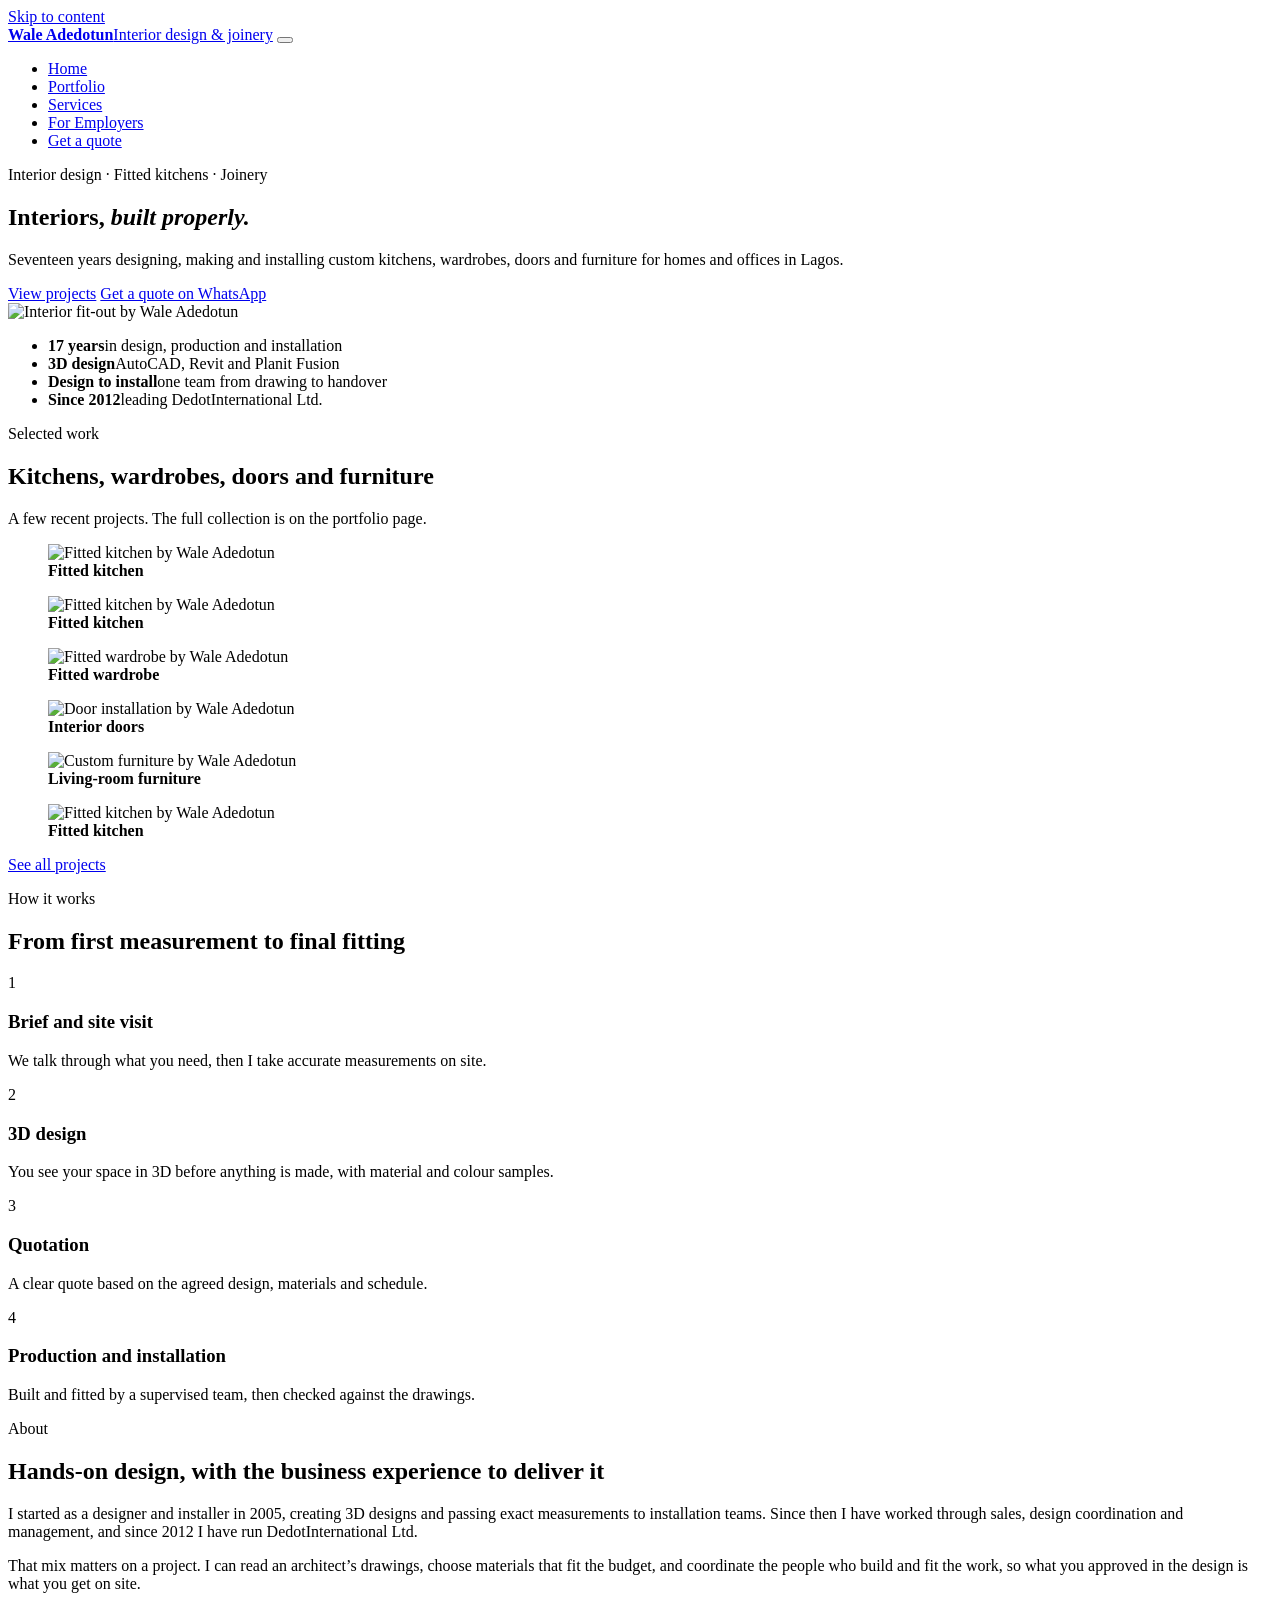
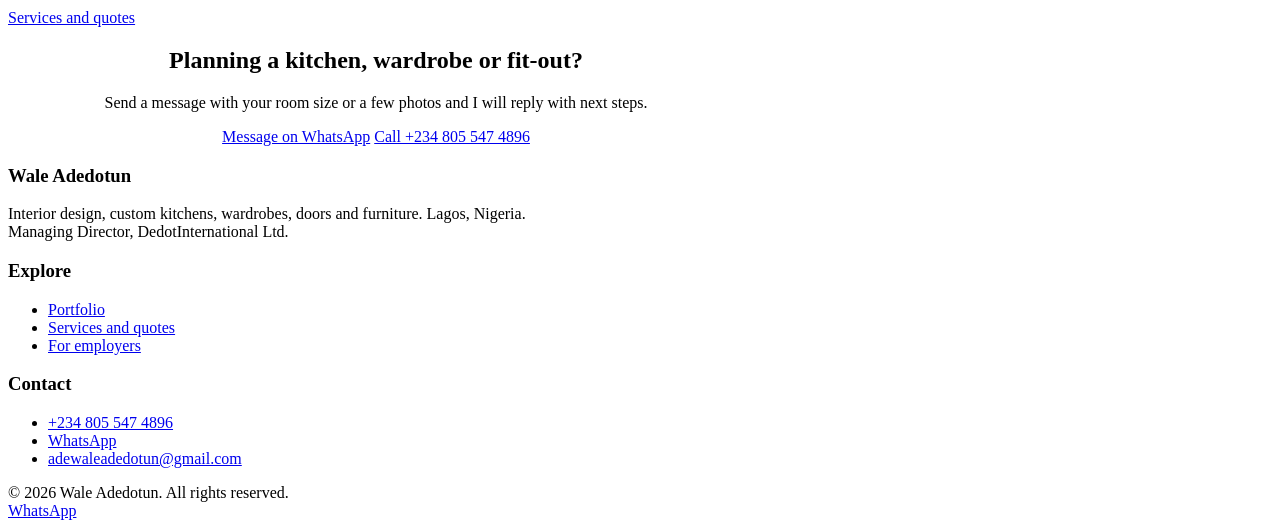
==== index.html @ 18250663 "Add files via upload" ====
<!doctype html>
<html lang="en">
<head>
<meta charset="utf-8">
<meta name="viewport" content="width=device-width, initial-scale=1">
<title>Wale Adedotun | Interior Design, Fitted Kitchens & Joinery in Lagos</title>
<meta name="description" content="Custom fitted kitchens, wardrobes, doors and furniture, designed and installed in Lagos by Wale Adedotun. 17 years of experience.">
<meta property="og:title" content="Wale Adedotun | Interior Design, Fitted Kitchens & Joinery in Lagos">
<meta property="og:description" content="Custom fitted kitchens, wardrobes, doors and furniture, designed and installed in Lagos by Wale Adedotun. 17 years of experience.">
<meta property="og:type" content="website">
<link rel="icon" href="favicon.svg" type="image/svg+xml">
<link rel="preconnect" href="https://fonts.googleapis.com">
<link rel="preconnect" href="https://fonts.gstatic.com" crossorigin>
<link href="https://fonts.googleapis.com/css2?family=Fraunces:ital,opsz,wght@0,9..144,400;0,9..144,500;0,9..144,600;1,9..144,400&family=Inter:wght@400;500;600&display=swap" rel="stylesheet">
<link rel="stylesheet" href="css/style.css">
<script type="application/ld+json">
{"@context":"https://schema.org","@type":"HomeAndConstructionBusiness","name":"DedotInternational Ltd.","founder":{"@type":"Person","name":"Wale Adedotun"},"telephone":"+2348055474896","email":"adewaleadedotun@gmail.com","address":{"@type":"PostalAddress","addressLocality":"Lagos","addressCountry":"NG"},"description":"Custom fitted kitchens, wardrobes, doors and furniture, designed and installed in Lagos."}
</script>
</head>
<body>
<a class="skip" href="#main">Skip to content</a>
<header class="site-header">
  <div class="wrap nav">
    <a class="brand" href="index.html"><strong>Wale Adedotun</strong><span>Interior design &amp; joinery</span></a>
    <button class="nav-toggle" aria-label="Menu" aria-expanded="false" aria-controls="menu"><span></span><span></span><span></span></button>
    <ul id="menu"><li><a href="index.html" aria-current="page">Home</a></li><li><a href="portfolio.html">Portfolio</a></li><li><a href="services.html">Services</a></li><li><a href="employers.html">For Employers</a></li><li><a class="btn btn-primary" href="https://wa.me/2348055474896?text=Hi%20Wale%2C%20I%20saw%20your%20portfolio%20and%20I%27d%20like%20a%20quote." target="_blank" rel="noopener">Get a quote</a></li></ul>
  </div>
</header>
<main id="main">

<section class="hero">
  <div class="wrap hero-grid">
    <div>
      <p class="eyebrow">Interior design &middot; Fitted kitchens &middot; Joinery</p>
      <h1>Interiors, <em>built properly.</em></h1>
      <p class="lead">Seventeen years designing, making and installing custom kitchens, wardrobes, doors and furniture for homes and offices in Lagos.</p>
      <div class="btn-row">
        <a class="btn btn-primary" href="portfolio.html">View projects</a>
        <a class="btn btn-ghost" href="https://wa.me/2348055474896?text=Hi%20Wale%2C%20I%20saw%20your%20portfolio%20and%20I%27d%20like%20a%20quote." target="_blank" rel="noopener">Get a quote on WhatsApp</a>
      </div>
    </div>
    <div class="hero-img-wrap"><img class="hero-img" src="images/hero.jpg" alt="Interior fit-out by Wale Adedotun" width="1600" height="1400"></div>
  </div>
</section>

<div class="stats"><div class="wrap"><ul>
  <li><strong>17 years</strong><span>in design, production and installation</span></li>
  <li><strong>3D design</strong><span>AutoCAD, Revit and Planit Fusion</span></li>
  <li><strong>Design to install</strong><span>one team from drawing to handover</span></li>
  <li><strong>Since 2012</strong><span>leading DedotInternational Ltd.</span></li>
</ul></div></div>

<section>
  <div class="wrap">
    <div class="section-head">
      <p class="eyebrow">Selected work</p>
      <h2>Kitchens, wardrobes, doors and furniture</h2>
      <p class="lead">A few recent projects. The full collection is on the portfolio page.</p>
    </div>
    <div class="gallery">
      <figure data-cat="kitchens"><img src="images/kitchen-01.jpg" alt="Fitted kitchen by Wale Adedotun" width="1600" height="1200"><figcaption><b>Fitted kitchen</b></figcaption></figure>
      <figure data-cat="kitchens"><img src="images/kitchen-02.jpg" alt="Fitted kitchen by Wale Adedotun" width="1600" height="1200" loading="lazy"><figcaption><b>Fitted kitchen</b></figcaption></figure>
      <figure data-cat="wardrobes"><img src="images/wardrobe-01.jpg" alt="Fitted wardrobe by Wale Adedotun" width="1600" height="1200" loading="lazy"><figcaption><b>Fitted wardrobe</b></figcaption></figure>
      <figure data-cat="doors"><img src="images/door-01.jpg" alt="Door installation by Wale Adedotun" width="1600" height="1200" loading="lazy"><figcaption><b>Interior doors</b></figcaption></figure>
      <figure data-cat="furniture"><img src="images/furniture-01.jpg" alt="Custom furniture by Wale Adedotun" width="1600" height="1200" loading="lazy"><figcaption><b>Living-room furniture</b></figcaption></figure>
      <figure data-cat="kitchens"><img src="images/kitchen-03.jpg" alt="Fitted kitchen by Wale Adedotun" width="1600" height="1200" loading="lazy"><figcaption><b>Fitted kitchen</b></figcaption></figure>
    </div>
    <div class="btn-row"><a class="btn btn-ghost" href="portfolio.html">See all projects</a></div>
  </div>
</section>

<section class="alt">
  <div class="wrap">
    <div class="section-head">
      <p class="eyebrow">How it works</p>
      <h2>From first measurement to final fitting</h2>
    </div>
    <div class="grid-4">
      <div class="card"><span class="num">1</span><h3>Brief and site visit</h3><p>We talk through what you need, then I take accurate measurements on site.</p></div>
      <div class="card"><span class="num">2</span><h3>3D design</h3><p>You see your space in 3D before anything is made, with material and colour samples.</p></div>
      <div class="card"><span class="num">3</span><h3>Quotation</h3><p>A clear quote based on the agreed design, materials and schedule.</p></div>
      <div class="card"><span class="num">4</span><h3>Production and installation</h3><p>Built and fitted by a supervised team, then checked against the drawings.</p></div>
    </div>
  </div>
</section>

<section>
  <div class="wrap split">
    <div>
      <p class="eyebrow">About</p>
      <h2>Hands-on design, with the business experience to deliver it</h2>
    </div>
    <div>
      <p>I started as a designer and installer in 2005, creating 3D designs and passing exact measurements to installation teams. Since then I have worked through sales, design coordination and management, and since 2012 I have run DedotInternational Ltd.</p>
      <p>That mix matters on a project. I can read an architect&rsquo;s drawings, choose materials that fit the budget, and coordinate the people who build and fit the work, so what you approved in the design is what you get on site.</p>
      <div class="btn-row"><a class="btn btn-ghost" href="services.html">Services and quotes</a></div>
    </div>
  </div>
</section>

<section class="dark on-dark">
  <div class="wrap" style="text-align:center;max-width:46rem">
    <h2>Planning a kitchen, wardrobe or fit-out?</h2>
    <p class="lead" style="margin-inline:auto">Send a message with your room size or a few photos and I will reply with next steps.</p>
    <div class="btn-row" style="justify-content:center">
      <a class="btn btn-wa" href="https://wa.me/2348055474896?text=Hi%20Wale%2C%20I%20saw%20your%20portfolio%20and%20I%27d%20like%20a%20quote." target="_blank" rel="noopener">Message on WhatsApp</a>
      <a class="btn btn-ghost" href="tel:+2348055474896">Call +234 805 547 4896</a>
    </div>
  </div>
</section>

</main>
<footer class="site-footer">
  <div class="wrap">
    <div class="footer-grid">
      <div>
        <h3>Wale Adedotun</h3>
        <p>Interior design, custom kitchens, wardrobes, doors and furniture. Lagos, Nigeria.<br>Managing Director, DedotInternational Ltd.</p>
      </div>
      <div>
        <h3>Explore</h3>
        <ul><li><a href="portfolio.html">Portfolio</a></li><li><a href="services.html">Services and quotes</a></li><li><a href="employers.html">For employers</a></li></ul>
      </div>
      <div>
        <h3>Contact</h3>
        <ul>
          <li><a href="tel:+2348055474896">+234 805 547 4896</a></li>
          <li><a href="https://wa.me/2348055474896?text=Hi%20Wale%2C%20I%20saw%20your%20portfolio%20and%20I%27d%20like%20a%20quote." target="_blank" rel="noopener">WhatsApp</a></li>
          <li><a href="mailto:adewaleadedotun@gmail.com">adewaleadedotun@gmail.com</a></li>
        </ul>
      </div>
    </div>
    <div class="copyright">&copy; <span id="year">2026</span> Wale Adedotun. All rights reserved.</div>
  </div>
</footer>
<a class="wa-float" href="https://wa.me/2348055474896?text=Hi%20Wale%2C%20I%20saw%20your%20portfolio%20and%20I%27d%20like%20a%20quote." target="_blank" rel="noopener" aria-label="Chat on WhatsApp">WhatsApp</a>
<script src="js/main.js"></script>
</body>
</html>
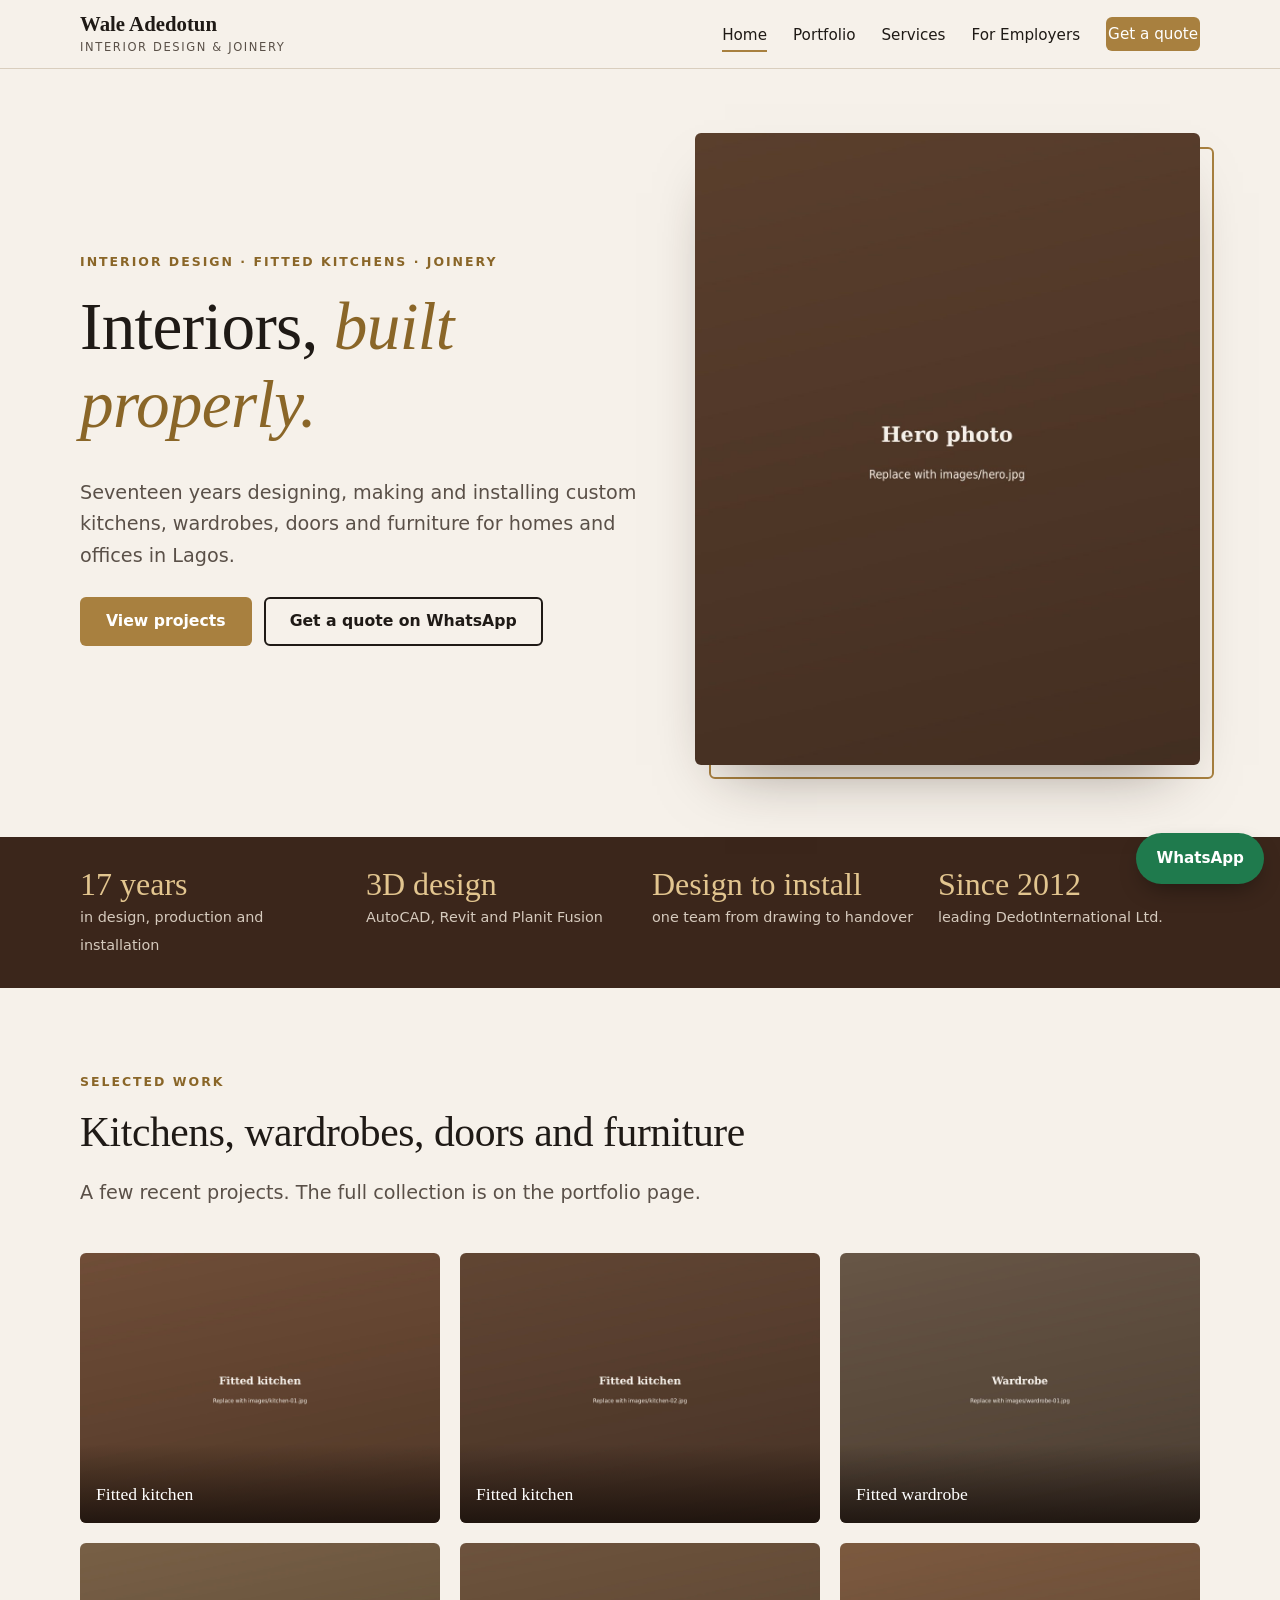
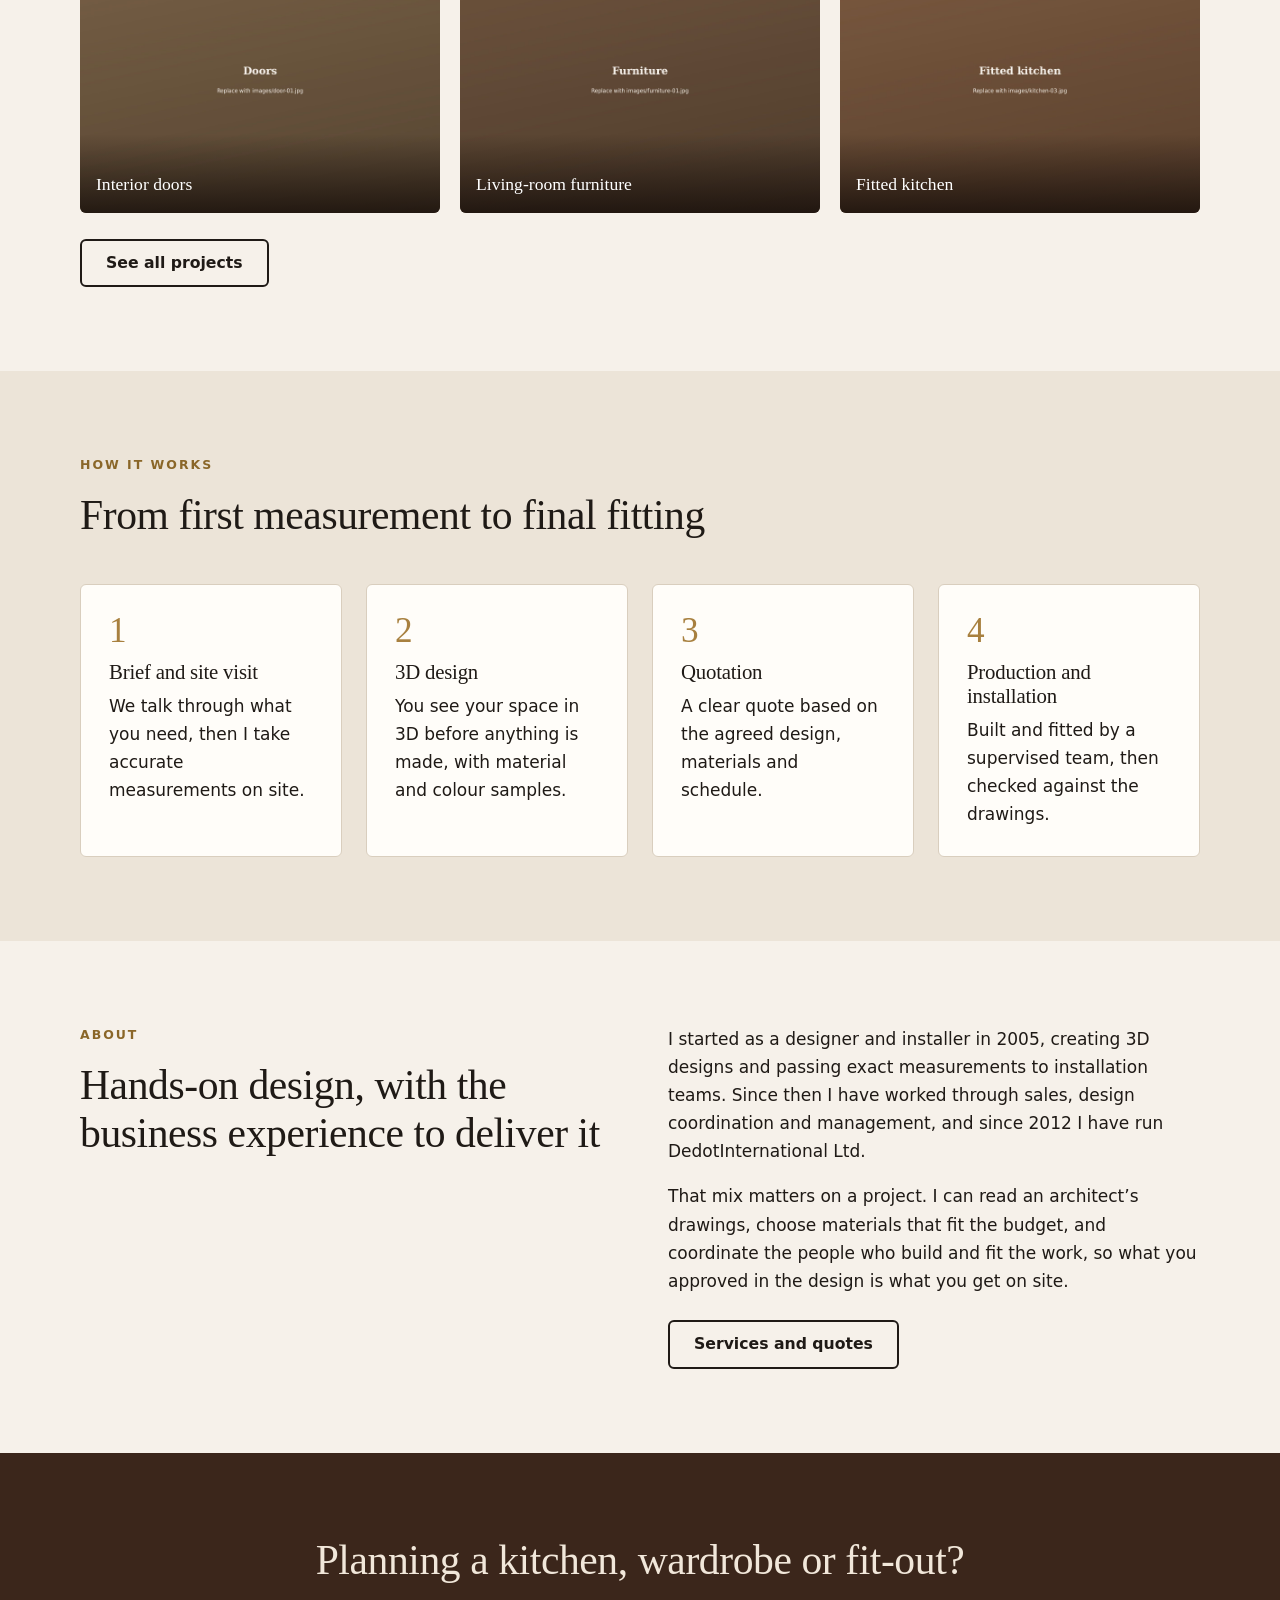
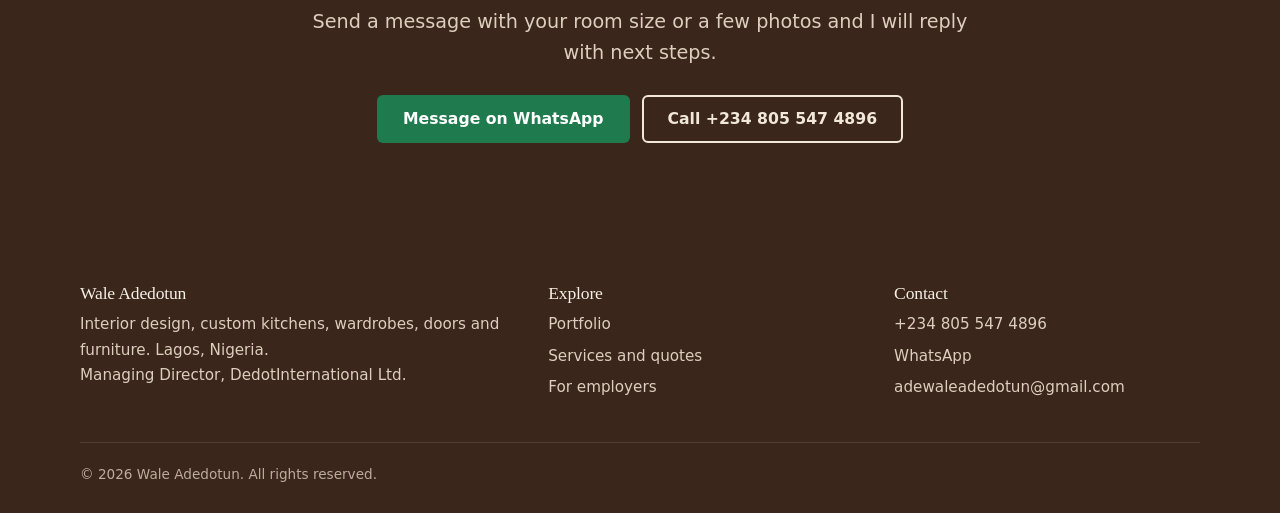
==== commit 05b29b85: "Add files via upload" ====
--- a/index.html
+++ b/index.html
@@ -12,7 +12,7 @@
 <link rel="preconnect" href="https://fonts.googleapis.com">
 <link rel="preconnect" href="https://fonts.gstatic.com" crossorigin>
 <link href="https://fonts.googleapis.com/css2?family=Fraunces:ital,opsz,wght@0,9..144,400;0,9..144,500;0,9..144,600;1,9..144,400&family=Inter:wght@400;500;600&display=swap" rel="stylesheet">
-<link rel="stylesheet" href="css/style.css">
+<link rel="stylesheet" href="style.css">
 <script type="application/ld+json">
 {"@context":"https://schema.org","@type":"HomeAndConstructionBusiness","name":"DedotInternational Ltd.","founder":{"@type":"Person","name":"Wale Adedotun"},"telephone":"+2348055474896","email":"adewaleadedotun@gmail.com","address":{"@type":"PostalAddress","addressLocality":"Lagos","addressCountry":"NG"},"description":"Custom fitted kitchens, wardrobes, doors and furniture, designed and installed in Lagos."}
 </script>
@@ -39,7 +39,7 @@
         <a class="btn btn-ghost" href="https://wa.me/2348055474896?text=Hi%20Wale%2C%20I%20saw%20your%20portfolio%20and%20I%27d%20like%20a%20quote." target="_blank" rel="noopener">Get a quote on WhatsApp</a>
       </div>
     </div>
-    <div class="hero-img-wrap"><img class="hero-img" src="images/hero.jpg" alt="Interior fit-out by Wale Adedotun" width="1600" height="1400"></div>
+    <div class="hero-img-wrap"><img class="hero-img" src="hero.jpg" alt="Interior fit-out by Wale Adedotun" width="1600" height="1400"></div>
   </div>
 </section>
 
@@ -58,12 +58,12 @@
       <p class="lead">A few recent projects. The full collection is on the portfolio page.</p>
     </div>
     <div class="gallery">
-      <figure data-cat="kitchens"><img src="images/kitchen-01.jpg" alt="Fitted kitchen by Wale Adedotun" width="1600" height="1200"><figcaption><b>Fitted kitchen</b></figcaption></figure>
-      <figure data-cat="kitchens"><img src="images/kitchen-02.jpg" alt="Fitted kitchen by Wale Adedotun" width="1600" height="1200" loading="lazy"><figcaption><b>Fitted kitchen</b></figcaption></figure>
-      <figure data-cat="wardrobes"><img src="images/wardrobe-01.jpg" alt="Fitted wardrobe by Wale Adedotun" width="1600" height="1200" loading="lazy"><figcaption><b>Fitted wardrobe</b></figcaption></figure>
-      <figure data-cat="doors"><img src="images/door-01.jpg" alt="Door installation by Wale Adedotun" width="1600" height="1200" loading="lazy"><figcaption><b>Interior doors</b></figcaption></figure>
-      <figure data-cat="furniture"><img src="images/furniture-01.jpg" alt="Custom furniture by Wale Adedotun" width="1600" height="1200" loading="lazy"><figcaption><b>Living-room furniture</b></figcaption></figure>
-      <figure data-cat="kitchens"><img src="images/kitchen-03.jpg" alt="Fitted kitchen by Wale Adedotun" width="1600" height="1200" loading="lazy"><figcaption><b>Fitted kitchen</b></figcaption></figure>
+      <figure data-cat="kitchens"><img src="kitchen-01.jpg" alt="Fitted kitchen by Wale Adedotun" width="1600" height="1200"><figcaption><b>Fitted kitchen</b></figcaption></figure>
+      <figure data-cat="kitchens"><img src="kitchen-02.jpg" alt="Fitted kitchen by Wale Adedotun" width="1600" height="1200" loading="lazy"><figcaption><b>Fitted kitchen</b></figcaption></figure>
+      <figure data-cat="wardrobes"><img src="wardrobe-01.jpg" alt="Fitted wardrobe by Wale Adedotun" width="1600" height="1200" loading="lazy"><figcaption><b>Fitted wardrobe</b></figcaption></figure>
+      <figure data-cat="doors"><img src="door-01.jpg" alt="Door installation by Wale Adedotun" width="1600" height="1200" loading="lazy"><figcaption><b>Interior doors</b></figcaption></figure>
+      <figure data-cat="furniture"><img src="furniture-01.jpg" alt="Custom furniture by Wale Adedotun" width="1600" height="1200" loading="lazy"><figcaption><b>Living-room furniture</b></figcaption></figure>
+      <figure data-cat="kitchens"><img src="kitchen-03.jpg" alt="Fitted kitchen by Wale Adedotun" width="1600" height="1200" loading="lazy"><figcaption><b>Fitted kitchen</b></figcaption></figure>
     </div>
     <div class="btn-row"><a class="btn btn-ghost" href="portfolio.html">See all projects</a></div>
   </div>
@@ -134,6 +134,6 @@
   </div>
 </footer>
 <a class="wa-float" href="https://wa.me/2348055474896?text=Hi%20Wale%2C%20I%20saw%20your%20portfolio%20and%20I%27d%20like%20a%20quote." target="_blank" rel="noopener" aria-label="Chat on WhatsApp">WhatsApp</a>
-<script src="js/main.js"></script>
+<script src="main.js"></script>
 </body>
 </html>
--- a/style.css
+++ b/style.css
@@ -0,0 +1,189 @@
+/* Wale Adedotun — portfolio. One stylesheet for every page. */
+:root {
+  --paper: #f6f1ea;
+  --paper-2: #ece4d8;
+  --ink: #1f1a16;
+  --ink-soft: #5a5048;
+  --walnut: #3b261b;
+  --walnut-2: #54362a;
+  --brass: #a8803f;
+  --brass-dark: #8a6628;
+  --line: #d9cebe;
+  --white: #fffdf9;
+  --radius: 6px;
+  --maxw: 1160px;
+  --serif: "Fraunces", "Iowan Old Style", Georgia, "Times New Roman", serif;
+  --sans: "Inter", system-ui, -apple-system, "Segoe UI", Roboto, Arial, sans-serif;
+}
+@media (prefers-color-scheme: dark) {
+  :root:not([data-theme="light"]) {
+    --paper: #17120f; --paper-2: #211a15; --ink: #f1e9de; --ink-soft: #b9ab9b;
+    --walnut: #0f0b09; --walnut-2: #2a1d15; --brass: #c9a05a; --brass-dark: #d8b273;
+    --line: #3a2e25; --white: #1d1713;
+  }
+}
+
+*, *::before, *::after { box-sizing: border-box; }
+html { scroll-behavior: smooth; -webkit-text-size-adjust: 100%; }
+body {
+  margin: 0; background: var(--paper); color: var(--ink);
+  font-family: var(--sans); font-size: 1.0625rem; line-height: 1.65;
+  -webkit-font-smoothing: antialiased;
+}
+img { max-width: 100%; height: auto; display: block; }
+a { color: inherit; }
+h1, h2, h3 { font-family: var(--serif); font-weight: 500; line-height: 1.15; letter-spacing: -0.01em; margin: 0 0 .5em; }
+h1 { font-size: clamp(2.4rem, 6vw, 4.2rem); }
+h2 { font-size: clamp(1.8rem, 3.6vw, 2.6rem); }
+h3 { font-size: 1.3rem; }
+p { margin: 0 0 1em; }
+.wrap { width: 100%; max-width: var(--maxw); margin: 0 auto; padding: 0 20px; }
+.eyebrow { font-size: .78rem; letter-spacing: .16em; text-transform: uppercase; color: var(--brass-dark); font-weight: 600; margin-bottom: 1rem; }
+.lead { font-size: 1.2rem; color: var(--ink-soft); max-width: 40em; }
+.skip { position: absolute; left: -999px; top: 0; background: var(--brass); color: #fff; padding: 8px 14px; z-index: 100; }
+.skip:focus { left: 8px; top: 8px; }
+:focus-visible { outline: 3px solid var(--brass); outline-offset: 3px; border-radius: 3px; }
+
+/* Header */
+.site-header { position: sticky; top: 0; z-index: 50; background: color-mix(in srgb, var(--paper) 92%, transparent); backdrop-filter: blur(8px); border-bottom: 1px solid var(--line); }
+.nav { display: flex; align-items: center; justify-content: space-between; min-height: 68px; gap: 16px; }
+.brand { text-decoration: none; line-height: 1.1; }
+.brand strong { display: block; font-family: var(--serif); font-size: 1.3rem; font-weight: 600; }
+.brand span { font-size: .72rem; letter-spacing: .14em; text-transform: uppercase; color: var(--ink-soft); }
+.nav ul { list-style: none; display: flex; align-items: center; gap: 26px; margin: 0; padding: 0; }
+.nav ul a { text-decoration: none; font-size: .95rem; font-weight: 500; padding: 6px 0; border-bottom: 2px solid transparent; }
+.nav ul a:hover, .nav ul a[aria-current="page"] { border-color: var(--brass); }
+.nav-toggle { display: none; background: none; border: 1px solid var(--line); border-radius: var(--radius); width: 44px; height: 44px; cursor: pointer; color: var(--ink); }
+.nav-toggle span { display: block; width: 20px; height: 2px; background: currentColor; margin: 4px auto; transition: transform .2s; }
+
+/* Buttons */
+.btn { display: inline-flex; align-items: center; gap: 8px; padding: 13px 24px; border-radius: var(--radius); font-weight: 600; font-size: .98rem; text-decoration: none; border: 2px solid transparent; cursor: pointer; font-family: inherit; line-height: 1.2; transition: background .2s, color .2s, border-color .2s; }
+.btn-primary { background: var(--brass); color: #fff; }
+.btn-primary:hover { background: var(--brass-dark); }
+.btn-ghost { border-color: currentColor; color: inherit; background: transparent; }
+.btn-ghost:hover { background: var(--ink); color: var(--paper); border-color: var(--ink); }
+.on-dark .btn-ghost:hover { background: var(--paper); color: var(--walnut); border-color: var(--paper); }
+.btn-wa { background: #1f7a4d; color: #fff; }
+.btn-wa:hover { background: #17613c; }
+.btn-row { display: flex; flex-wrap: wrap; gap: 12px; margin-top: 1.6rem; }
+
+/* Hero */
+.hero { padding: 64px 0 72px; }
+.hero-grid { display: grid; grid-template-columns: 1.05fr .95fr; gap: 56px; align-items: center; }
+.hero h1 em { font-style: italic; color: var(--brass-dark); }
+.hero-img { aspect-ratio: 4/5; object-fit: cover; width: 100%; border-radius: var(--radius); box-shadow: 0 30px 60px -30px rgba(40,25,15,.5); }
+.hero-img-wrap { position: relative; }
+.hero-img-wrap::after { content: ""; position: absolute; inset: 14px -14px -14px 14px; border: 2px solid var(--brass); border-radius: var(--radius); z-index: -1; }
+
+/* Stats */
+.stats { background: var(--walnut); color: #f1e7da; }
+.stats ul { list-style: none; margin: 0; padding: 30px 0; display: grid; grid-template-columns: repeat(4, 1fr); gap: 24px; }
+.stats strong { display: block; font-family: var(--serif); font-size: 2rem; font-weight: 500; color: #e2c58f; line-height: 1.1; }
+.stats span { font-size: .9rem; opacity: .85; }
+
+/* Sections */
+section { padding: 84px 0; }
+.section-head { max-width: 46rem; margin-bottom: 44px; }
+.alt { background: var(--paper-2); }
+.dark { background: var(--walnut); color: #f1e7da; }
+.dark .lead, .dark p { color: #dccfbd; }
+.dark .eyebrow { color: #e2c58f; }
+
+/* Cards / grids */
+.grid-3 { display: grid; grid-template-columns: repeat(3, 1fr); gap: 24px; }
+.grid-4 { display: grid; grid-template-columns: repeat(4, 1fr); gap: 24px; }
+.grid-2 { display: grid; grid-template-columns: repeat(2, 1fr); gap: 24px; }
+.card { background: var(--white); border: 1px solid var(--line); border-radius: var(--radius); padding: 28px; }
+.card h3 { margin-bottom: .4em; }
+.card p:last-child { margin-bottom: 0; }
+.card .num { font-family: var(--serif); font-size: 2.2rem; color: var(--brass); line-height: 1; margin-bottom: 12px; display: block; }
+
+/* Gallery */
+.filters { display: flex; flex-wrap: wrap; gap: 10px; margin-bottom: 28px; }
+.filters button { padding: 9px 18px; border: 1px solid var(--line); background: var(--white); color: var(--ink); border-radius: 999px; font: inherit; font-size: .92rem; cursor: pointer; }
+.filters button[aria-pressed="true"] { background: var(--walnut); color: #f6efe5; border-color: var(--walnut); }
+.gallery { display: grid; grid-template-columns: repeat(3, 1fr); gap: 20px; }
+.gallery figure { margin: 0; position: relative; overflow: hidden; border-radius: var(--radius); background: var(--paper-2); cursor: zoom-in; }
+.gallery img { width: 100%; aspect-ratio: 4/3; object-fit: cover; transition: transform .5s; }
+.gallery figure:hover img { transform: scale(1.04); }
+.gallery figcaption { position: absolute; left: 0; right: 0; bottom: 0; padding: 36px 16px 14px; color: #fff; font-size: .92rem; background: linear-gradient(transparent, rgba(20,12,8,.78)); }
+.gallery figcaption b { display: block; font-family: var(--serif); font-weight: 500; font-size: 1.1rem; }
+.gallery [hidden] { display: none; }
+.lightbox { position: fixed; inset: 0; background: rgba(15,10,7,.92); display: none; align-items: center; justify-content: center; z-index: 100; padding: 20px; }
+.lightbox.open { display: flex; }
+.lightbox figure { margin: 0; max-width: 1100px; }
+.lightbox img { max-height: 80vh; margin: 0 auto; border-radius: var(--radius); }
+.lightbox figcaption { color: #eee3d3; text-align: center; margin-top: 12px; }
+.lightbox button { position: absolute; top: 16px; right: 16px; width: 44px; height: 44px; font-size: 26px; background: transparent; color: #fff; border: 1px solid rgba(255,255,255,.4); border-radius: 50%; cursor: pointer; }
+
+/* Two-column text blocks */
+.split { display: grid; grid-template-columns: 1fr 1fr; gap: 56px; align-items: start; }
+.checks { list-style: none; padding: 0; margin: 0; }
+.checks li { padding: 10px 0 10px 32px; position: relative; border-bottom: 1px solid var(--line); }
+.checks li::before { content: ""; position: absolute; left: 4px; top: 19px; width: 12px; height: 7px; border-left: 2px solid var(--brass); border-bottom: 2px solid var(--brass); transform: rotate(-45deg); }
+.dark .checks li { border-color: rgba(255,255,255,.14); }
+
+/* Timeline */
+.timeline { list-style: none; margin: 0; padding: 0 0 0 26px; border-left: 2px solid var(--line); }
+.timeline li { position: relative; padding: 0 0 36px 24px; }
+.timeline li::before { content: ""; position: absolute; left: -35px; top: 8px; width: 14px; height: 14px; border-radius: 50%; background: var(--brass); border: 3px solid var(--paper); }
+.timeline .when { font-size: .82rem; letter-spacing: .1em; text-transform: uppercase; color: var(--brass-dark); font-weight: 600; }
+.timeline h3 { margin: 4px 0 2px; }
+.timeline .org { color: var(--ink-soft); margin-bottom: 10px; }
+.timeline ul { margin: 0; padding-left: 1.1em; }
+.timeline li li { padding: 0 0 6px; }
+.timeline li li::before { display: none; }
+.tags { display: flex; flex-wrap: wrap; gap: 8px; list-style: none; padding: 0; margin: 0; }
+.tags li { background: var(--white); border: 1px solid var(--line); padding: 6px 14px; border-radius: 999px; font-size: .92rem; }
+
+/* Notice for employers */
+.callout { border-left: 4px solid var(--brass); background: var(--white); padding: 20px 24px; border-radius: 0 var(--radius) var(--radius) 0; }
+
+/* Forms */
+form { display: grid; gap: 16px; }
+label { font-weight: 600; font-size: .92rem; display: block; margin-bottom: 6px; }
+input, select, textarea { width: 100%; padding: 13px 14px; border: 1px solid var(--line); border-radius: var(--radius); font: inherit; background: var(--white); color: var(--ink); }
+textarea { min-height: 140px; resize: vertical; }
+.hp { position: absolute; left: -9999px; }
+
+/* Page title band */
+.page-title { padding: 72px 0 36px; }
+
+/* Footer */
+.site-footer { background: var(--walnut); color: #dccfbd; padding: 56px 0 28px; font-size: .95rem; }
+.site-footer h3 { color: #f6efe5; font-size: 1.1rem; }
+.site-footer a { text-decoration: none; }
+.site-footer a:hover { text-decoration: underline; }
+.footer-grid { display: grid; grid-template-columns: 1.4fr 1fr 1fr; gap: 40px; }
+.site-footer ul { list-style: none; padding: 0; margin: 0; }
+.site-footer li { margin-bottom: 6px; }
+.copyright { border-top: 1px solid rgba(255,255,255,.14); margin-top: 36px; padding-top: 20px; font-size: .85rem; opacity: .8; }
+
+/* Floating WhatsApp */
+.wa-float { position: fixed; right: 16px; bottom: 16px; z-index: 60; background: #1f7a4d; color: #fff; text-decoration: none; padding: 13px 20px; border-radius: 999px; font-weight: 600; font-size: .95rem; box-shadow: 0 10px 25px -8px rgba(0,0,0,.45); }
+.wa-float:hover { background: #17613c; }
+
+/* Responsive */
+@media (max-width: 900px) {
+  section { padding: 60px 0; }
+  .hero { padding: 36px 0 52px; }
+  .hero-grid, .split { grid-template-columns: 1fr; gap: 36px; }
+  .hero-img-wrap { order: -1; max-width: 520px; }
+  .hero-img { aspect-ratio: 4/3; }
+  .hero-img-wrap::after { inset: 10px -8px -10px 8px; }
+  .grid-3, .grid-4, .gallery { grid-template-columns: repeat(2, 1fr); }
+  .stats ul { grid-template-columns: repeat(2, 1fr); }
+  .footer-grid { grid-template-columns: 1fr; gap: 28px; }
+  .nav-toggle { display: block; }
+  .nav ul { display: none; position: absolute; top: 68px; left: 0; right: 0; background: var(--paper); border-bottom: 1px solid var(--line); flex-direction: column; align-items: flex-start; gap: 0; padding: 8px 20px 18px; }
+  .nav ul.open { display: flex; }
+  .nav ul li { width: 100%; }
+  .nav ul a { display: block; padding: 14px 0; border-bottom: 1px solid var(--line); }
+}
+@media (max-width: 560px) {
+  .wrap { padding: 0 16px; }
+  .grid-3, .grid-4, .grid-2, .gallery { grid-template-columns: 1fr; }
+  .btn { width: 100%; justify-content: center; }
+  .wa-float { padding: 12px 16px; }
+}
+@media (prefers-reduced-motion: reduce) { * { transition: none !important; scroll-behavior: auto !important; } }
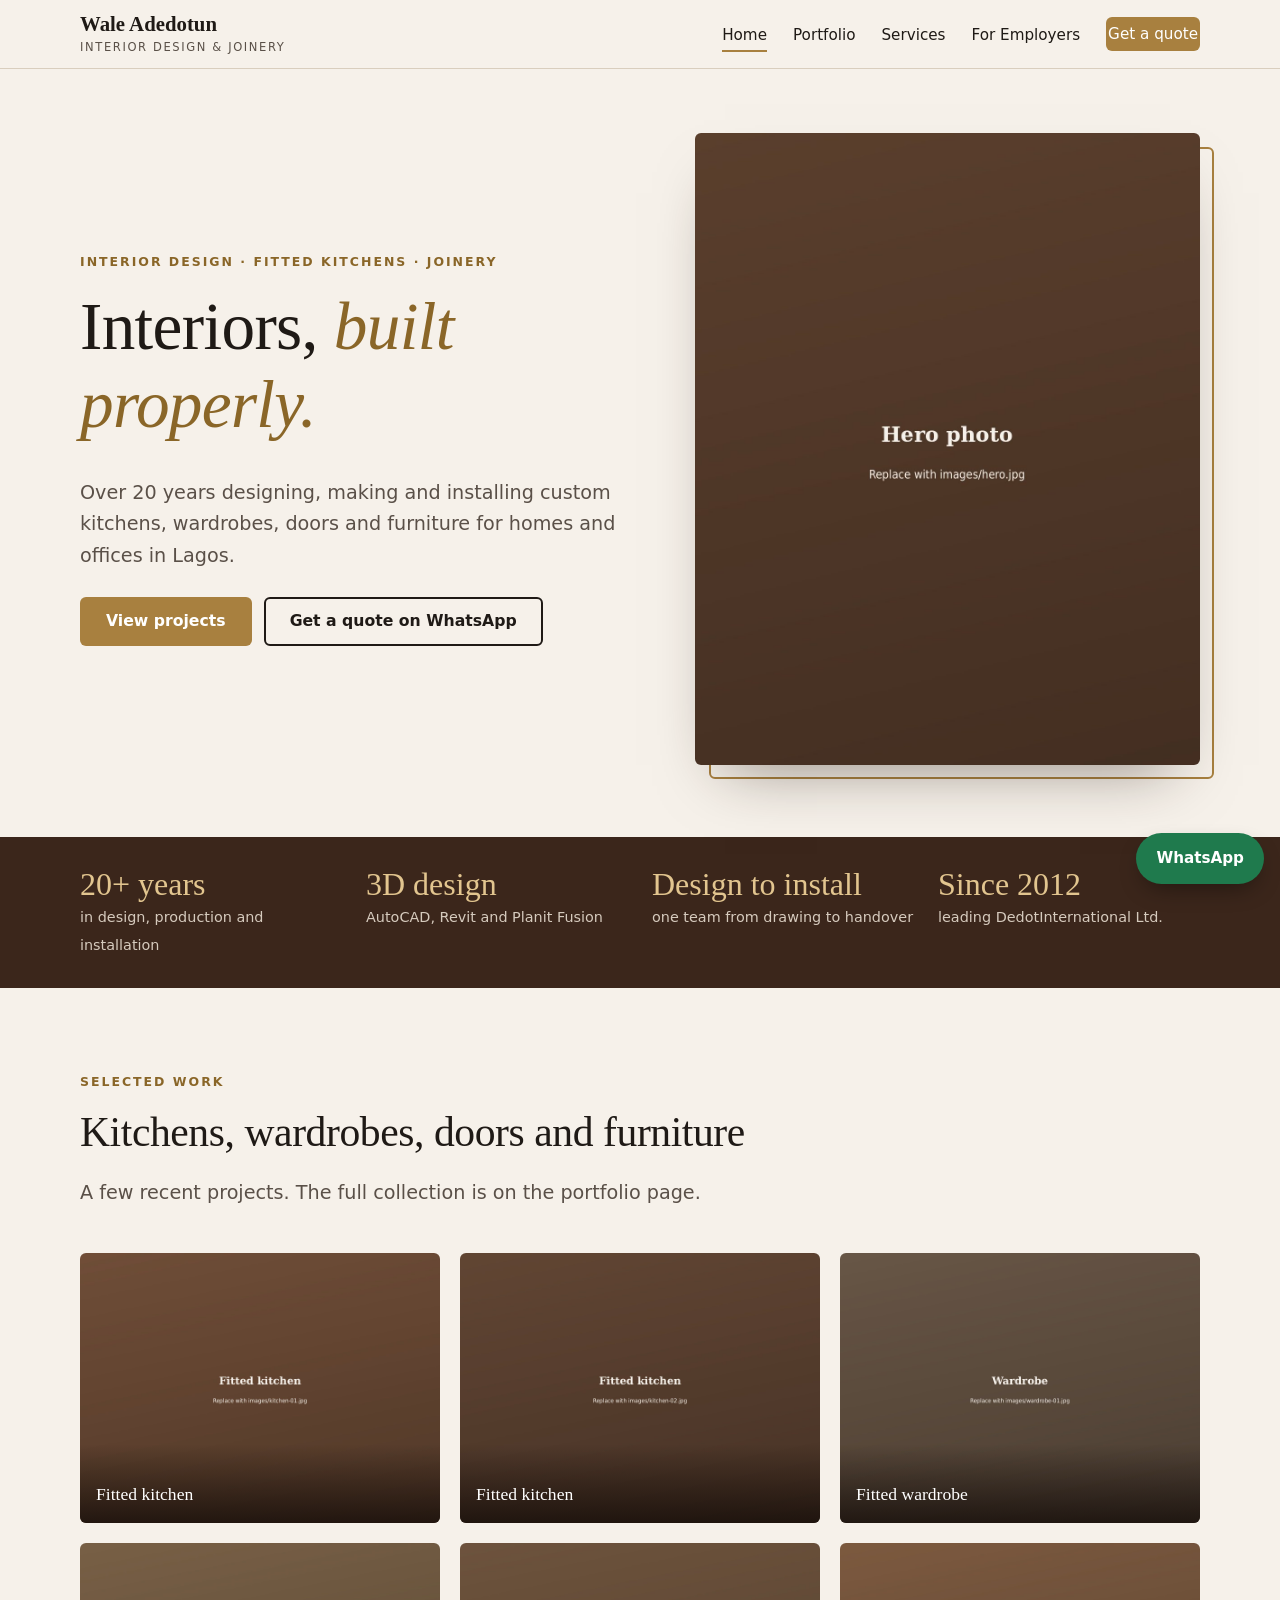
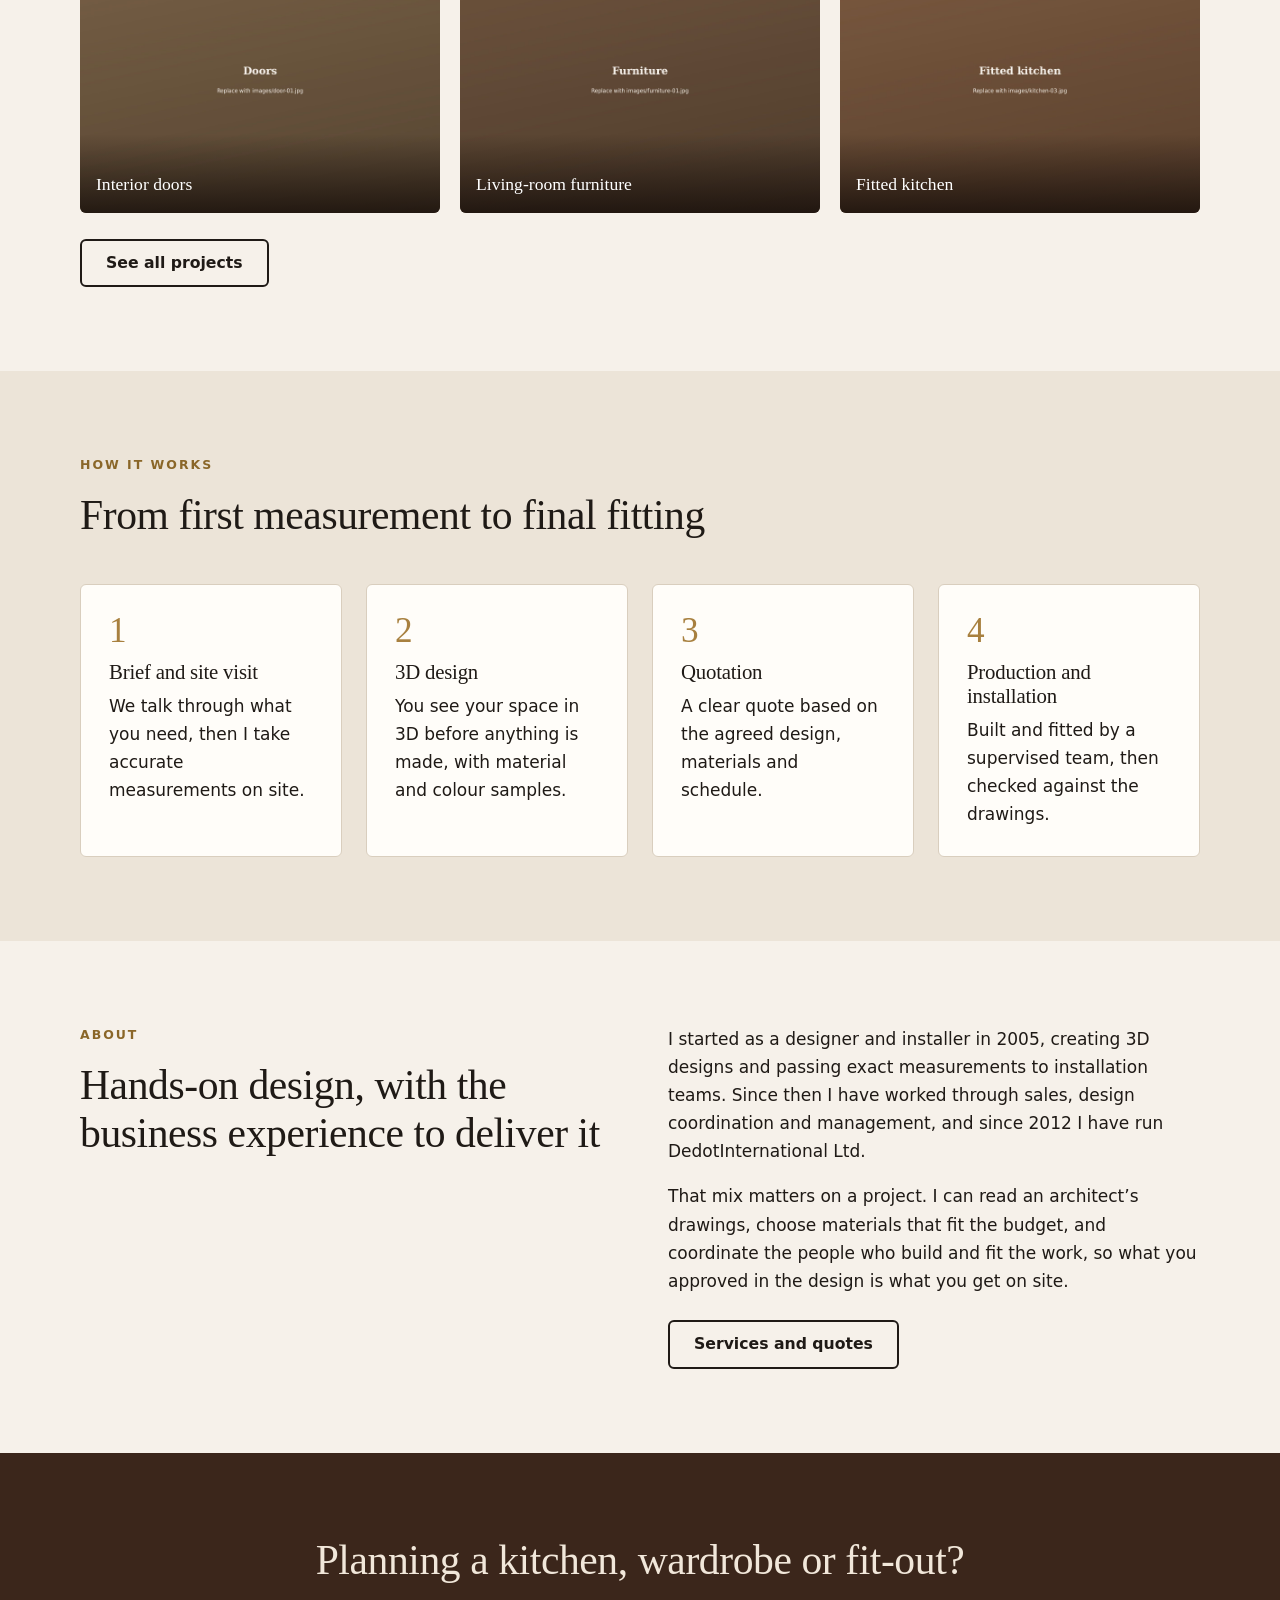
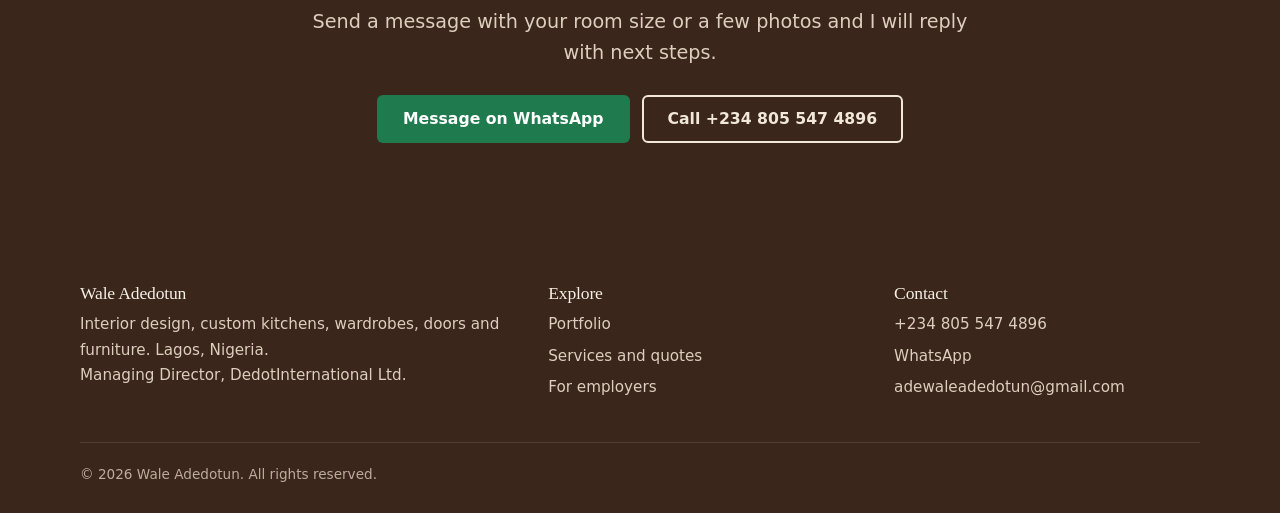
==== commit 24c96980: "Add files via upload" ====
--- a/index.html
+++ b/index.html
@@ -4,9 +4,9 @@
 <meta charset="utf-8">
 <meta name="viewport" content="width=device-width, initial-scale=1">
 <title>Wale Adedotun | Interior Design, Fitted Kitchens & Joinery in Lagos</title>
-<meta name="description" content="Custom fitted kitchens, wardrobes, doors and furniture, designed and installed in Lagos by Wale Adedotun. 17 years of experience.">
+<meta name="description" content="Custom fitted kitchens, wardrobes, doors and furniture, designed and installed in Lagos by Wale Adedotun. Over 20 years of experience.">
 <meta property="og:title" content="Wale Adedotun | Interior Design, Fitted Kitchens & Joinery in Lagos">
-<meta property="og:description" content="Custom fitted kitchens, wardrobes, doors and furniture, designed and installed in Lagos by Wale Adedotun. 17 years of experience.">
+<meta property="og:description" content="Custom fitted kitchens, wardrobes, doors and furniture, designed and installed in Lagos by Wale Adedotun. Over 20 years of experience.">
 <meta property="og:type" content="website">
 <link rel="icon" href="favicon.svg" type="image/svg+xml">
 <link rel="preconnect" href="https://fonts.googleapis.com">
@@ -33,7 +33,7 @@
     <div>
       <p class="eyebrow">Interior design &middot; Fitted kitchens &middot; Joinery</p>
       <h1>Interiors, <em>built properly.</em></h1>
-      <p class="lead">Seventeen years designing, making and installing custom kitchens, wardrobes, doors and furniture for homes and offices in Lagos.</p>
+      <p class="lead">Over 20 years designing, making and installing custom kitchens, wardrobes, doors and furniture for homes and offices in Lagos.</p>
       <div class="btn-row">
         <a class="btn btn-primary" href="portfolio.html">View projects</a>
         <a class="btn btn-ghost" href="https://wa.me/2348055474896?text=Hi%20Wale%2C%20I%20saw%20your%20portfolio%20and%20I%27d%20like%20a%20quote." target="_blank" rel="noopener">Get a quote on WhatsApp</a>
@@ -44,7 +44,7 @@
 </section>
 
 <div class="stats"><div class="wrap"><ul>
-  <li><strong>17 years</strong><span>in design, production and installation</span></li>
+  <li><strong>20+ years</strong><span>in design, production and installation</span></li>
   <li><strong>3D design</strong><span>AutoCAD, Revit and Planit Fusion</span></li>
   <li><strong>Design to install</strong><span>one team from drawing to handover</span></li>
   <li><strong>Since 2012</strong><span>leading DedotInternational Ltd.</span></li>
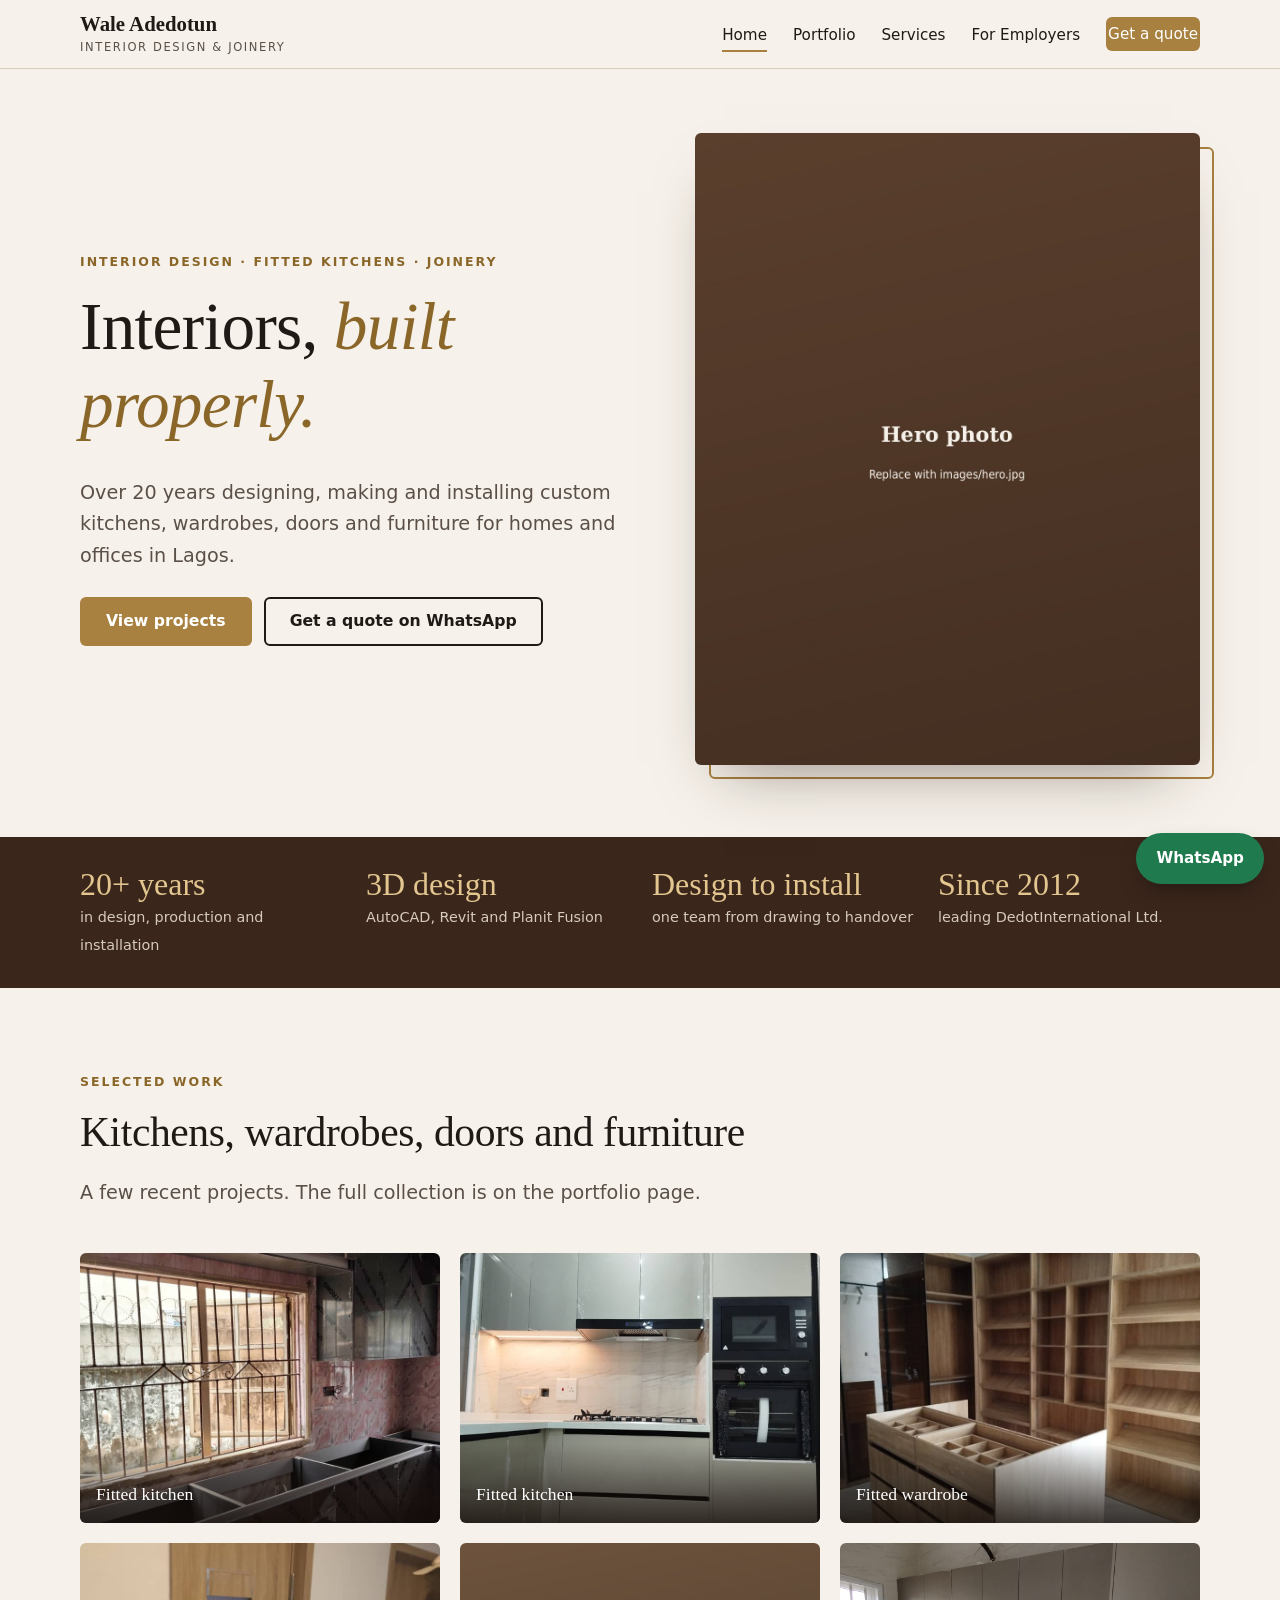
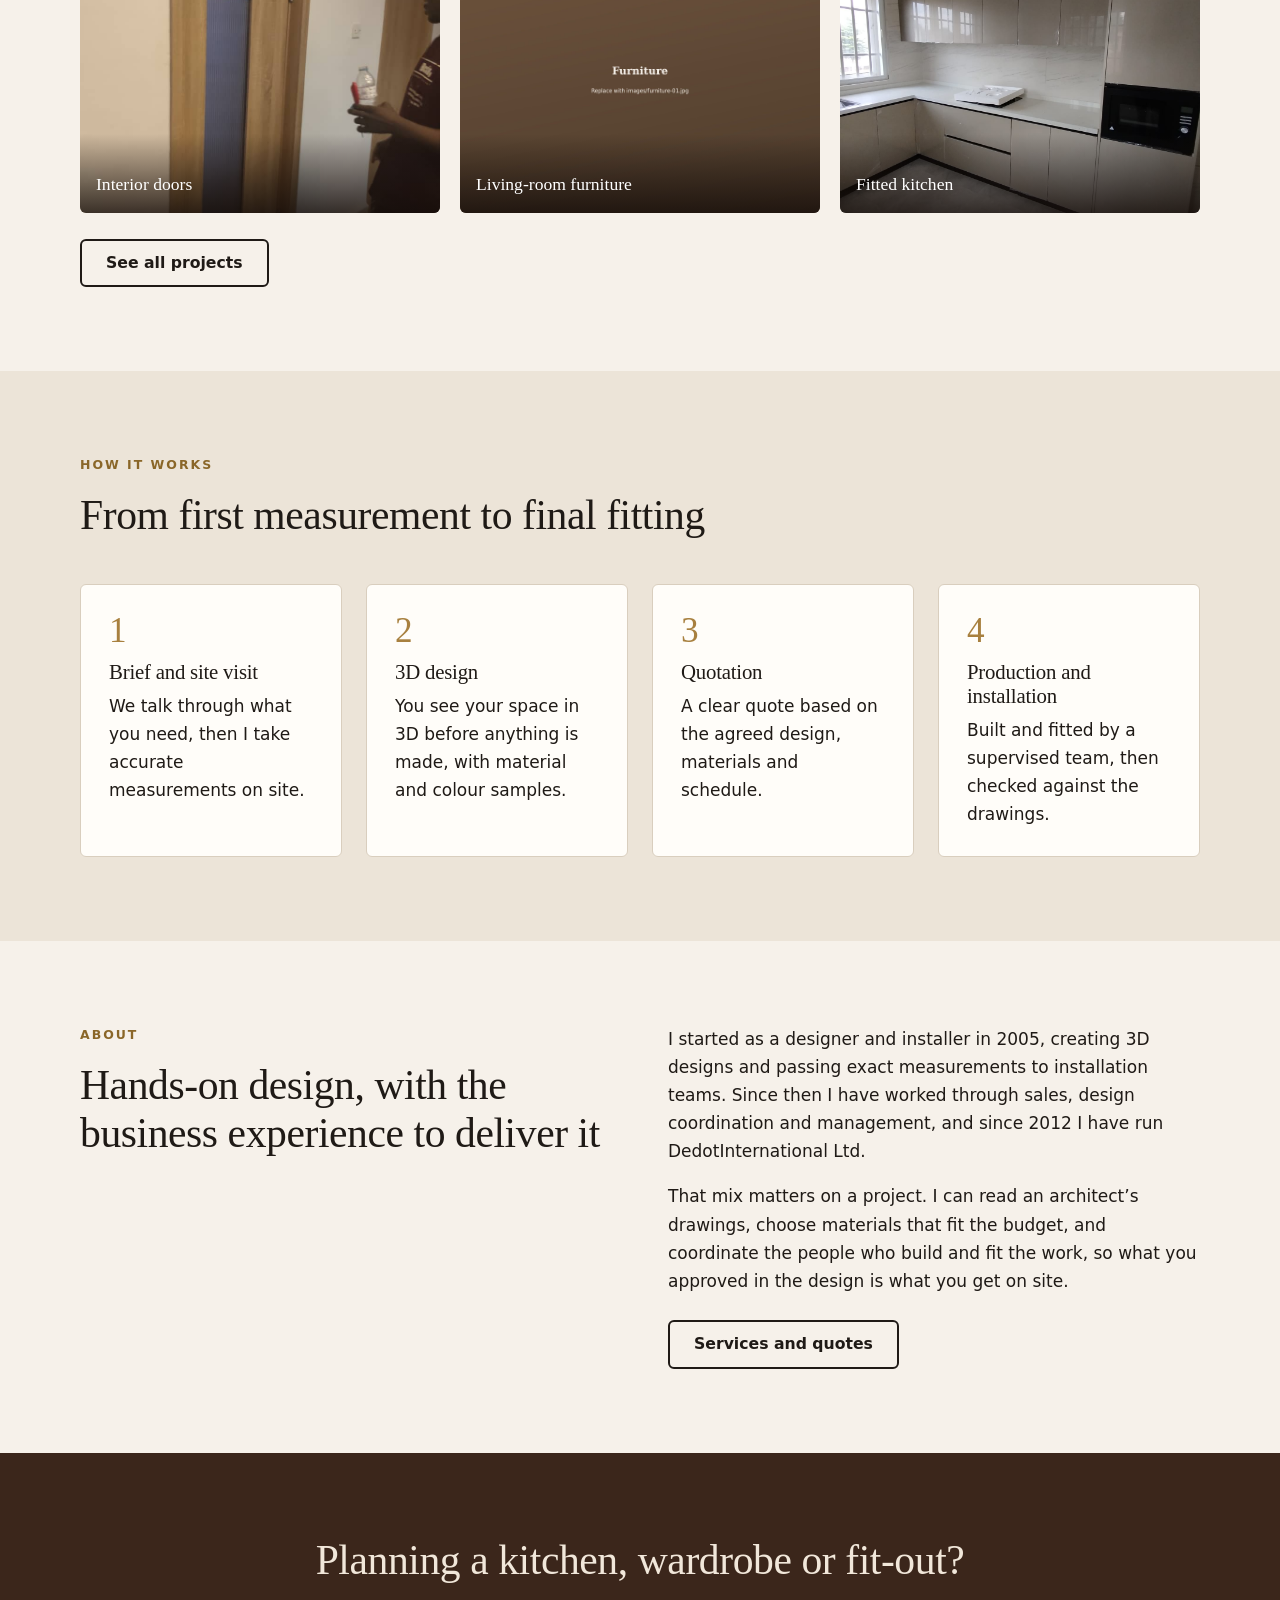
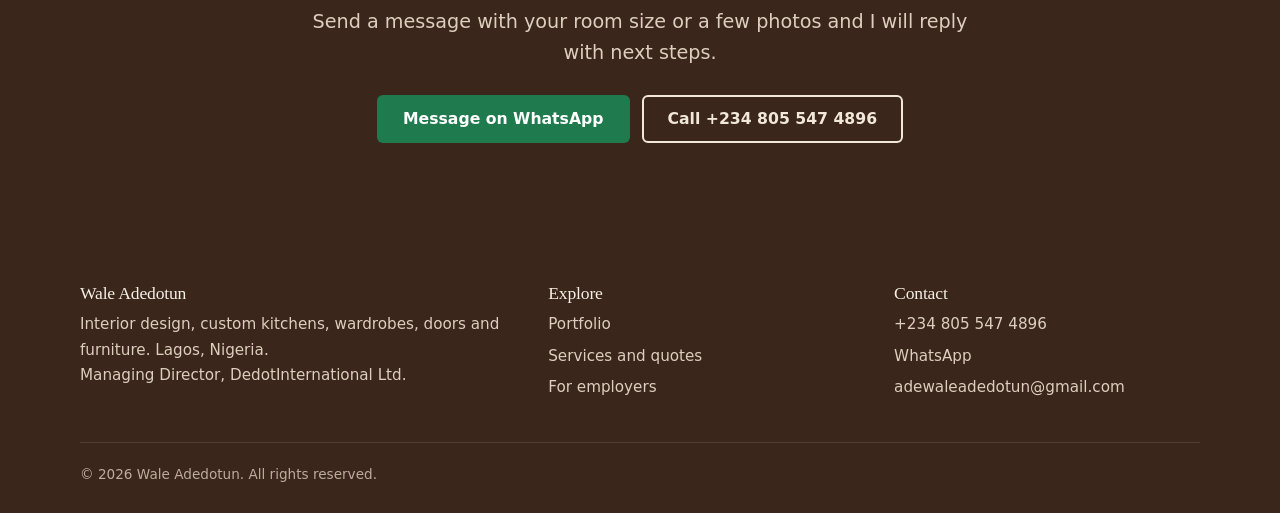
==== commit ccae4e3b: "Add files via upload" ====
--- a/index.html
+++ b/index.html
@@ -58,12 +58,14 @@
       <p class="lead">A few recent projects. The full collection is on the portfolio page.</p>
     </div>
     <div class="gallery">
+      <!-- FEATURED:START -->
       <figure data-cat="kitchens"><img src="kitchen-01.jpg" alt="Fitted kitchen by Wale Adedotun" width="1600" height="1200"><figcaption><b>Fitted kitchen</b></figcaption></figure>
       <figure data-cat="kitchens"><img src="kitchen-02.jpg" alt="Fitted kitchen by Wale Adedotun" width="1600" height="1200" loading="lazy"><figcaption><b>Fitted kitchen</b></figcaption></figure>
       <figure data-cat="wardrobes"><img src="wardrobe-01.jpg" alt="Fitted wardrobe by Wale Adedotun" width="1600" height="1200" loading="lazy"><figcaption><b>Fitted wardrobe</b></figcaption></figure>
       <figure data-cat="doors"><img src="door-01.jpg" alt="Door installation by Wale Adedotun" width="1600" height="1200" loading="lazy"><figcaption><b>Interior doors</b></figcaption></figure>
       <figure data-cat="furniture"><img src="furniture-01.jpg" alt="Custom furniture by Wale Adedotun" width="1600" height="1200" loading="lazy"><figcaption><b>Living-room furniture</b></figcaption></figure>
       <figure data-cat="kitchens"><img src="kitchen-03.jpg" alt="Fitted kitchen by Wale Adedotun" width="1600" height="1200" loading="lazy"><figcaption><b>Fitted kitchen</b></figcaption></figure>
+      <!-- FEATURED:END -->
     </div>
     <div class="btn-row"><a class="btn btn-ghost" href="portfolio.html">See all projects</a></div>
   </div>
--- a/style.css
+++ b/style.css
@@ -187,3 +187,15 @@
   .wa-float { padding: 12px 16px; }
 }
 @media (prefers-reduced-motion: reduce) { * { transition: none !important; scroll-behavior: auto !important; } }
+
+/* Sketches, drawings and videos in the gallery */
+.gallery figure.contain img { object-fit: contain; background: var(--white); }
+.gallery figure.video { cursor: default; background: transparent; overflow: visible; }
+.gallery figure.video:hover img { transform: none; }
+.gallery figure.video video, .gallery figure.video .yt, .gallery figure.video .yt-frame {
+  display: block; width: 100%; aspect-ratio: 16 / 9; border: 0; border-radius: var(--radius); background: #000; object-fit: cover;
+}
+.gallery figure.video .yt { position: relative; background-size: cover; background-position: center; cursor: pointer; padding: 0; }
+.gallery figure.video .yt::after { content: ""; position: absolute; left: 50%; top: 50%; width: 68px; height: 68px; margin: -34px 0 0 -34px; border-radius: 50%; background: rgba(31,26,22,.78) url("data:image/svg+xml,%3Csvg xmlns='http://www.w3.org/2000/svg' viewBox='0 0 24 24'%3E%3Cpath fill='%23fff' d='M9 6.5v11l9-5.5z'/%3E%3C/svg%3E") center / 40px no-repeat; transition: background-color .2s; }
+.gallery figure.video .yt:hover::after { background-color: var(--brass); }
+.gallery figure.video figcaption { position: static; padding: 10px 2px 0; color: var(--ink); background: none; }
